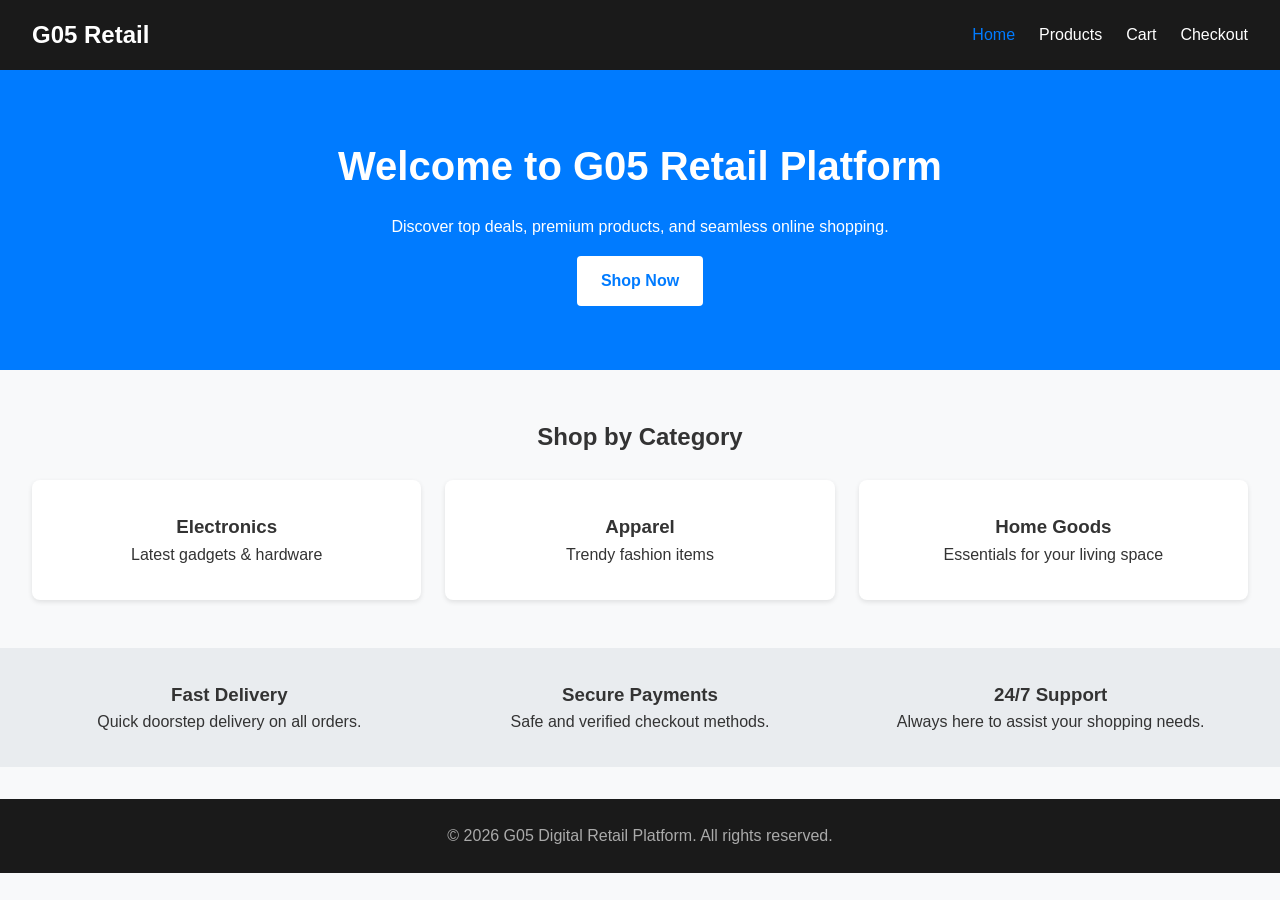
==== index.html @ 655356bc "Add files via upload" ====
<!DOCTYPE html>
<html lang="en">
<head>
    <meta charset="UTF-8">
    <meta name="viewport" content="width=device-width, initial-scale=1.0">
    <title>G05 Retail Platform - Home</title>
    <link rel="stylesheet" href="style.css">
</head>
<body>

    <!-- Shared Navigation Bar Header -->
    <header class="navbar">
        <div class="logo">G05 Retail</div>
        <nav>
            <ul class="nav-links">
                <li><a href="index.html" class="active">Home</a></li>
                <li><a href="products.html">Products</a></li>
                <li><a href="cart.html">Cart</a></li>
                <li><a href="checkout.html">Checkout</a></li>
            </ul>
        </nav>
    </header>

    <!-- Main Content Area -->
    <main>
        <!-- Hero Banner Section -->
        <section class="hero">
            <div class="hero-content">
                <h1>Welcome to G05 Retail Platform</h1>
                <p>Discover top deals, premium products, and seamless online shopping.</p>
                <a href="products.html" class="btn">Shop Now</a>
            </div>
        </section>

        <!-- Featured Categories Section -->
        <section class="categories">
            <h2>Shop by Category</h2>
            <div class="category-grid">
                <div class="category-card">
                    <h3>Electronics</h3>
                    <p>Latest gadgets & hardware</p>
                </div>
                <div class="category-card">
                    <h3>Apparel</h3>
                    <p>Trendy fashion items</p>
                </div>
                <div class="category-card">
                    <h3>Home Goods</h3>
                    <p>Essentials for your living space</p>
                </div>
            </div>
        </section>

        <!-- Highlights / Features Section -->
        <section class="features">
            <div class="feature-box">
                <h3>Fast Delivery</h3>
                <p>Quick doorstep delivery on all orders.</p>
            </div>
            <div class="feature-box">
                <h3>Secure Payments</h3>
                <p>Safe and verified checkout methods.</p>
            </div>
            <div class="feature-box">
                <h3>24/7 Support</h3>
                <p>Always here to assist your shopping needs.</p>
            </div>
        </section>
    </main>

    <!-- Shared Footer -->
    <footer class="footer">
        <p>&copy; 2026 G05 Digital Retail Platform. All rights reserved.</p>
    </footer>

</body>
</html>
---- style.css ----
/* Base Styles & CSS Reset */
* {
    margin: 0;
    padding: 0;
    box-sizing: border-box;
    font-family: Arial, sans-serif;
}

body {
    background-color: #f8f9fa;
    color: #333;
    line-height: 1.6;
}

/* Navigation Bar */
.navbar {
    display: flex;
    justify-content: space-between;
    align-items: center;
    background-color: #1a1a1a;
    padding: 1rem 2rem;
    color: #fff;
}

.navbar .logo {
    font-size: 1.5rem;
    font-weight: bold;
}

.nav-links {
    display: flex;
    list-style: none;
    gap: 1.5rem;
}

.nav-links a {
    color: #fff;
    text-decoration: none;
    font-weight: 500;
}

.nav-links a:hover,
.nav-links a.active {
    color: #007bff;
}

/* Hero Section */
.hero {
    background-color: #007bff;
    color: white;
    padding: 4rem 2rem;
    text-align: center;
}

.hero h1 {
    font-size: 2.5rem;
    margin-bottom: 1rem;
}

.hero .btn {
    display: inline-block;
    margin-top: 1rem;
    padding: 0.75rem 1.5rem;
    background-color: #fff;
    color: #007bff;
    text-decoration: none;
    font-weight: bold;
    border-radius: 4px;
}

.hero .btn:hover {
    background-color: #e6e6e6;
}

/* Category Grid */
.categories {
    padding: 3rem 2rem;
    text-align: center;
}

.category-grid {
    display: grid;
    grid-template-columns: repeat(auto-fit, minmax(250px, 1fr));
    gap: 1.5rem;
    margin-top: 1.5rem;
}

.category-card {
    background: white;
    padding: 2rem;
    border-radius: 8px;
    box-shadow: 0 2px 5px rgba(0,0,0,0.1);
}

/* Feature Boxes */
.features {
    display: flex;
    justify-content: space-around;
    background: #e9ecef;
    padding: 2rem;
    text-align: center;
    flex-wrap: wrap;
    gap: 1rem;
}

.feature-box {
    flex: 1;
    min-width: 200px;
}

/* Footer */
.footer {
    background-color: #1a1a1a;
    color: #aaa;
    text-align: center;
    padding: 1.5rem;
    margin-top: 2rem;
}

/* Responsive Styles */
@media (max-width: 768px) {
    .navbar {
        flex-direction: column;
        gap: 1rem;
    }
}
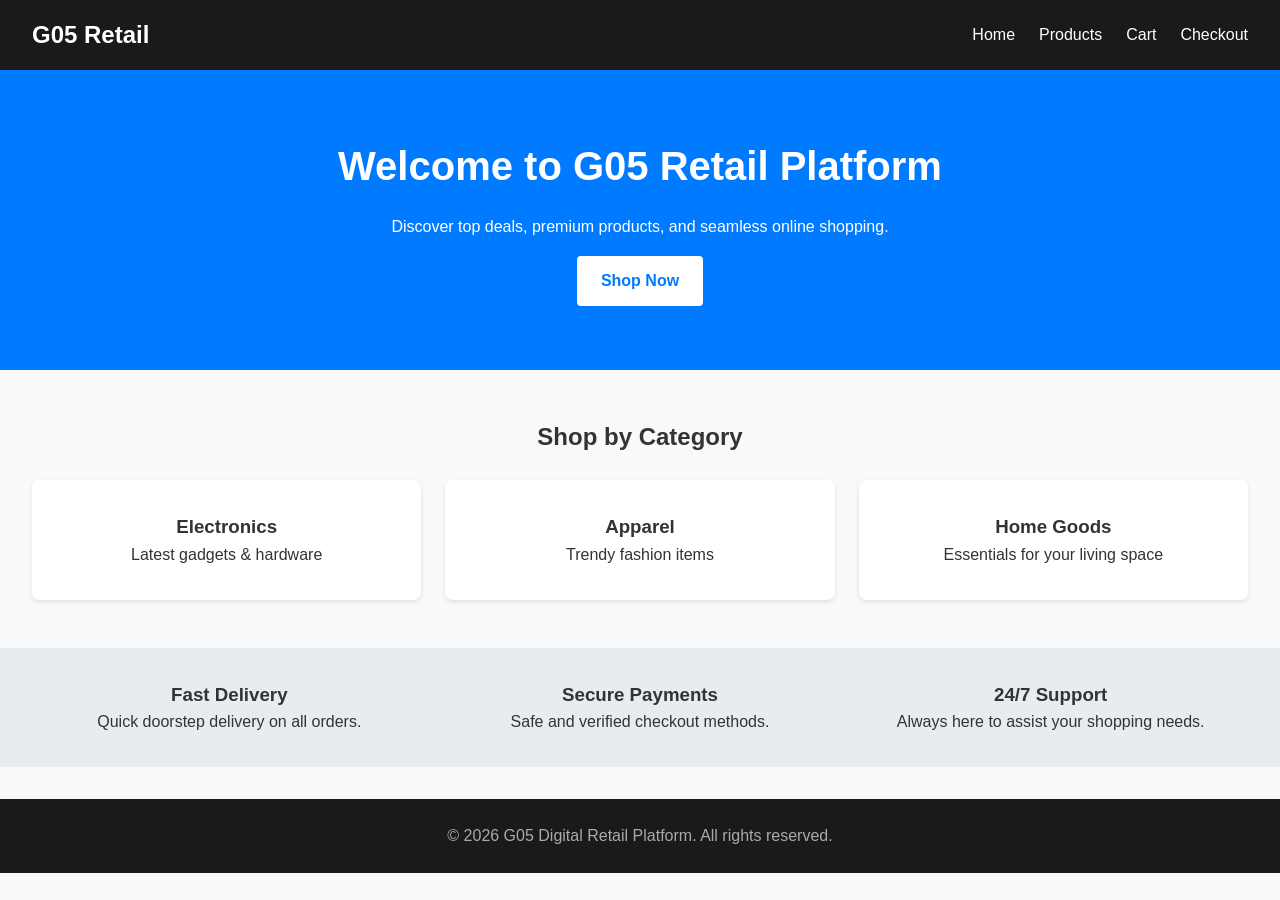
==== commit f0307333: "Add files via upload" ====
--- a/index.html
+++ b/index.html
@@ -8,12 +8,11 @@
 </head>
 <body>
 
-    <!-- Shared Navigation Bar Header -->
-    <header class="navbar">
-        <div class="logo">G05 Retail</div>
+    <header>
+        <div>G05 Retail</div>
         <nav>
-            <ul class="nav-links">
-                <li><a href="index.html" class="active">Home</a></li>
+            <ul>
+                <li><a href="index.html">Home</a></li>
                 <li><a href="products.html">Products</a></li>
                 <li><a href="cart.html">Cart</a></li>
                 <li><a href="checkout.html">Checkout</a></li>
@@ -21,55 +20,50 @@
         </nav>
     </header>
 
-    <!-- Main Content Area -->
     <main>
-        <!-- Hero Banner Section -->
-        <section class="hero">
-            <div class="hero-content">
+        <section>
+            <div>
                 <h1>Welcome to G05 Retail Platform</h1>
                 <p>Discover top deals, premium products, and seamless online shopping.</p>
-                <a href="products.html" class="btn">Shop Now</a>
+                <a href="products.html">Shop Now</a>
             </div>
         </section>
 
-        <!-- Featured Categories Section -->
-        <section class="categories">
+        <section>
             <h2>Shop by Category</h2>
-            <div class="category-grid">
-                <div class="category-card">
+            <div>
+                <div>
                     <h3>Electronics</h3>
                     <p>Latest gadgets & hardware</p>
                 </div>
-                <div class="category-card">
+                <div>
                     <h3>Apparel</h3>
                     <p>Trendy fashion items</p>
                 </div>
-                <div class="category-card">
+                <div>
                     <h3>Home Goods</h3>
                     <p>Essentials for your living space</p>
                 </div>
             </div>
         </section>
 
-        <!-- Highlights / Features Section -->
-        <section class="features">
-            <div class="feature-box">
+        <section>
+            <div>
                 <h3>Fast Delivery</h3>
                 <p>Quick doorstep delivery on all orders.</p>
             </div>
-            <div class="feature-box">
+            <div>
                 <h3>Secure Payments</h3>
                 <p>Safe and verified checkout methods.</p>
             </div>
-            <div class="feature-box">
+            <div>
                 <h3>24/7 Support</h3>
                 <p>Always here to assist your shopping needs.</p>
             </div>
         </section>
     </main>
 
-    <!-- Shared Footer -->
-    <footer class="footer">
+    <footer>
         <p>&copy; 2026 G05 Digital Retail Platform. All rights reserved.</p>
     </footer>
 
--- a/style.css
+++ b/style.css
@@ -1,4 +1,3 @@
-/* Base Styles & CSS Reset */
 * {
     margin: 0;
     padding: 0;
@@ -12,8 +11,7 @@
     line-height: 1.6;
 }
 
-/* Navigation Bar */
-.navbar {
+header {
     display: flex;
     justify-content: space-between;
     align-items: center;
@@ -22,42 +20,40 @@
     color: #fff;
 }
 
-.navbar .logo {
+header div {
     font-size: 1.5rem;
     font-weight: bold;
 }
 
-.nav-links {
+nav ul {
     display: flex;
     list-style: none;
     gap: 1.5rem;
 }
 
-.nav-links a {
+nav ul li a {
     color: #fff;
     text-decoration: none;
     font-weight: 500;
 }
 
-.nav-links a:hover,
-.nav-links a.active {
+nav ul li a:hover {
     color: #007bff;
 }
 
-/* Hero Section */
-.hero {
+main section:first-of-type {
     background-color: #007bff;
     color: white;
     padding: 4rem 2rem;
     text-align: center;
 }
 
-.hero h1 {
+main section:first-of-type h1 {
     font-size: 2.5rem;
     margin-bottom: 1rem;
 }
 
-.hero .btn {
+main section:first-of-type a {
     display: inline-block;
     margin-top: 1rem;
     padding: 0.75rem 1.5rem;
@@ -68,32 +64,30 @@
     border-radius: 4px;
 }
 
-.hero .btn:hover {
+main section:first-of-type a:hover {
     background-color: #e6e6e6;
 }
 
-/* Category Grid */
-.categories {
+main section:nth-of-type(2) {
     padding: 3rem 2rem;
     text-align: center;
 }
 
-.category-grid {
+main section:nth-of-type(2) > div {
     display: grid;
     grid-template-columns: repeat(auto-fit, minmax(250px, 1fr));
     gap: 1.5rem;
     margin-top: 1.5rem;
 }
 
-.category-card {
+main section:nth-of-type(2) > div > div {
     background: white;
     padding: 2rem;
     border-radius: 8px;
     box-shadow: 0 2px 5px rgba(0,0,0,0.1);
 }
 
-/* Feature Boxes */
-.features {
+main section:nth-of-type(3) {
     display: flex;
     justify-content: space-around;
     background: #e9ecef;
@@ -103,13 +97,12 @@
     gap: 1rem;
 }
 
-.feature-box {
+main section:nth-of-type(3) > div {
     flex: 1;
     min-width: 200px;
 }
 
-/* Footer */
-.footer {
+footer {
     background-color: #1a1a1a;
     color: #aaa;
     text-align: center;
@@ -117,9 +110,8 @@
     margin-top: 2rem;
 }
 
-/* Responsive Styles */
 @media (max-width: 768px) {
-    .navbar {
+    header {
         flex-direction: column;
         gap: 1rem;
     }
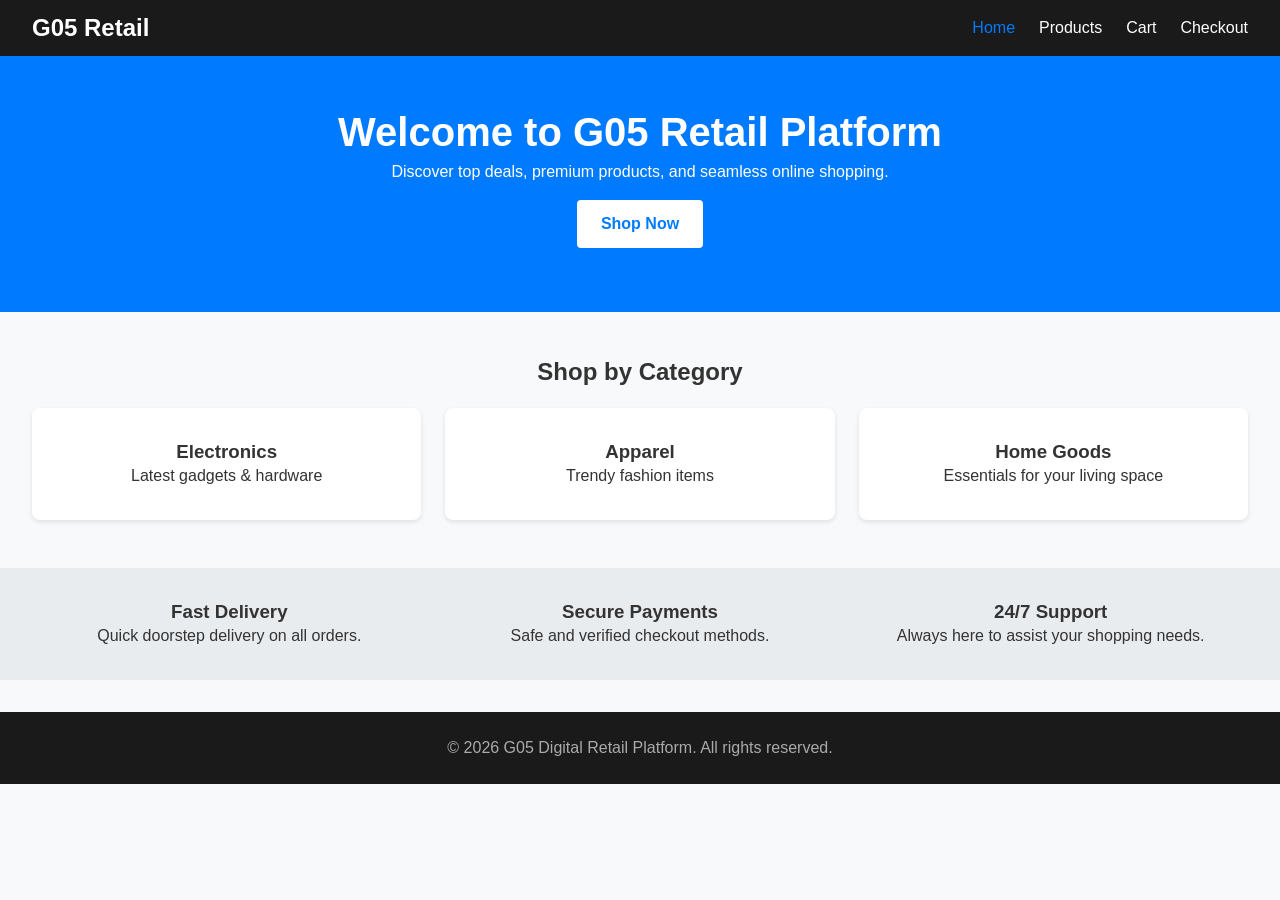
==== commit aad4ad7c: "Add files via upload" ====
--- a/index.html
+++ b/index.html
@@ -8,11 +8,11 @@
 </head>
 <body>
 
-    <header>
-        <div>G05 Retail</div>
+    <header class="navbar">
+        <div class="logo">G05 Retail</div>
         <nav>
-            <ul>
-                <li><a href="index.html">Home</a></li>
+            <ul class="nav-links">
+                <li><a href="index.html" class="active">Home</a></li>
                 <li><a href="products.html">Products</a></li>
                 <li><a href="cart.html">Cart</a></li>
                 <li><a href="checkout.html">Checkout</a></li>
@@ -21,49 +21,49 @@
     </header>
 
     <main>
-        <section>
-            <div>
+        <section class="opening">
+            <div class="opening-content">
                 <h1>Welcome to G05 Retail Platform</h1>
                 <p>Discover top deals, premium products, and seamless online shopping.</p>
-                <a href="products.html">Shop Now</a>
+                <a href="products.html" class="btn">Shop Now</a>
             </div>
         </section>
 
-        <section>
+        <section class="categories">
             <h2>Shop by Category</h2>
-            <div>
-                <div>
+            <div class="category-grid">
+                <div class="category-card">
                     <h3>Electronics</h3>
                     <p>Latest gadgets & hardware</p>
                 </div>
-                <div>
+                <div class="category-card">
                     <h3>Apparel</h3>
                     <p>Trendy fashion items</p>
                 </div>
-                <div>
+                <div class="category-card">
                     <h3>Home Goods</h3>
                     <p>Essentials for your living space</p>
                 </div>
             </div>
         </section>
 
-        <section>
-            <div>
+        <section class="features">
+            <div class="feature-box">
                 <h3>Fast Delivery</h3>
                 <p>Quick doorstep delivery on all orders.</p>
             </div>
-            <div>
+            <div class="feature-box">
                 <h3>Secure Payments</h3>
                 <p>Safe and verified checkout methods.</p>
             </div>
-            <div>
+            <div class="feature-box">
                 <h3>24/7 Support</h3>
                 <p>Always here to assist your shopping needs.</p>
             </div>
         </section>
     </main>
 
-    <footer>
+    <footer class="footer">
         <p>&copy; 2026 G05 Digital Retail Platform. All rights reserved.</p>
     </footer>
 
--- a/style.css
+++ b/style.css
@@ -8,55 +8,58 @@
 body {
     background-color: #f8f9fa;
     color: #333;
-    line-height: 1.6;
+    line-height: 24px;
 }
 
-header {
+/* Navbar Styling */
+.navbar {
     display: flex;
     justify-content: space-between;
     align-items: center;
     background-color: #1a1a1a;
-    padding: 1rem 2rem;
+    padding: 16px 32px;
     color: #fff;
 }
 
-header div {
-    font-size: 1.5rem;
+.logo {
+    font-size: 24px;
     font-weight: bold;
 }
 
-nav ul {
+.nav-links {
     display: flex;
     list-style: none;
-    gap: 1.5rem;
+    gap: 24px;
 }
 
-nav ul li a {
+.nav-links a {
     color: #fff;
     text-decoration: none;
     font-weight: 500;
 }
 
-nav ul li a:hover {
+.nav-links a:hover,
+.nav-links a.active {
     color: #007bff;
 }
 
-main section:first-of-type {
+/* Opening Section */
+.opening {
     background-color: #007bff;
     color: white;
-    padding: 4rem 2rem;
+    padding: 64px 32px;
     text-align: center;
 }
 
-main section:first-of-type h1 {
-    font-size: 2.5rem;
-    margin-bottom: 1rem;
+.opening h1 {
+    font-size: 40px;
+    margin-bottom: 16px;
 }
 
-main section:first-of-type a {
+.btn {
     display: inline-block;
-    margin-top: 1rem;
-    padding: 0.75rem 1.5rem;
+    margin-top: 16px;
+    padding: 12px 24px;
     background-color: #fff;
     color: #007bff;
     text-decoration: none;
@@ -64,55 +67,59 @@
     border-radius: 4px;
 }
 
-main section:first-of-type a:hover {
+.btn:hover {
     background-color: #e6e6e6;
 }
 
-main section:nth-of-type(2) {
-    padding: 3rem 2rem;
+/* Categories Section */
+.categories {
+    padding: 48px 32px;
     text-align: center;
 }
 
-main section:nth-of-type(2) > div {
+.category-grid {
     display: grid;
     grid-template-columns: repeat(auto-fit, minmax(250px, 1fr));
-    gap: 1.5rem;
-    margin-top: 1.5rem;
+    gap: 24px;
+    margin-top: 24px;
 }
 
-main section:nth-of-type(2) > div > div {
+.category-card {
     background: white;
-    padding: 2rem;
+    padding: 32px;
     border-radius: 8px;
     box-shadow: 0 2px 5px rgba(0,0,0,0.1);
 }
 
-main section:nth-of-type(3) {
+/* Features Section */
+.features {
     display: flex;
     justify-content: space-around;
     background: #e9ecef;
-    padding: 2rem;
+    padding: 32px;
     text-align: center;
     flex-wrap: wrap;
-    gap: 1rem;
+    gap: 16px;
 }
 
-main section:nth-of-type(3) > div {
+.feature-box {
     flex: 1;
     min-width: 200px;
 }
 
-footer {
+/* Footer */
+.footer {
     background-color: #1a1a1a;
     color: #aaa;
     text-align: center;
-    padding: 1.5rem;
-    margin-top: 2rem;
+    padding: 24px;
+    margin-top: 32px;
 }
 
+/* Responsive */
 @media (max-width: 768px) {
-    header {
+    .navbar {
         flex-direction: column;
-        gap: 1rem;
+        gap: 16px;
     }
 }
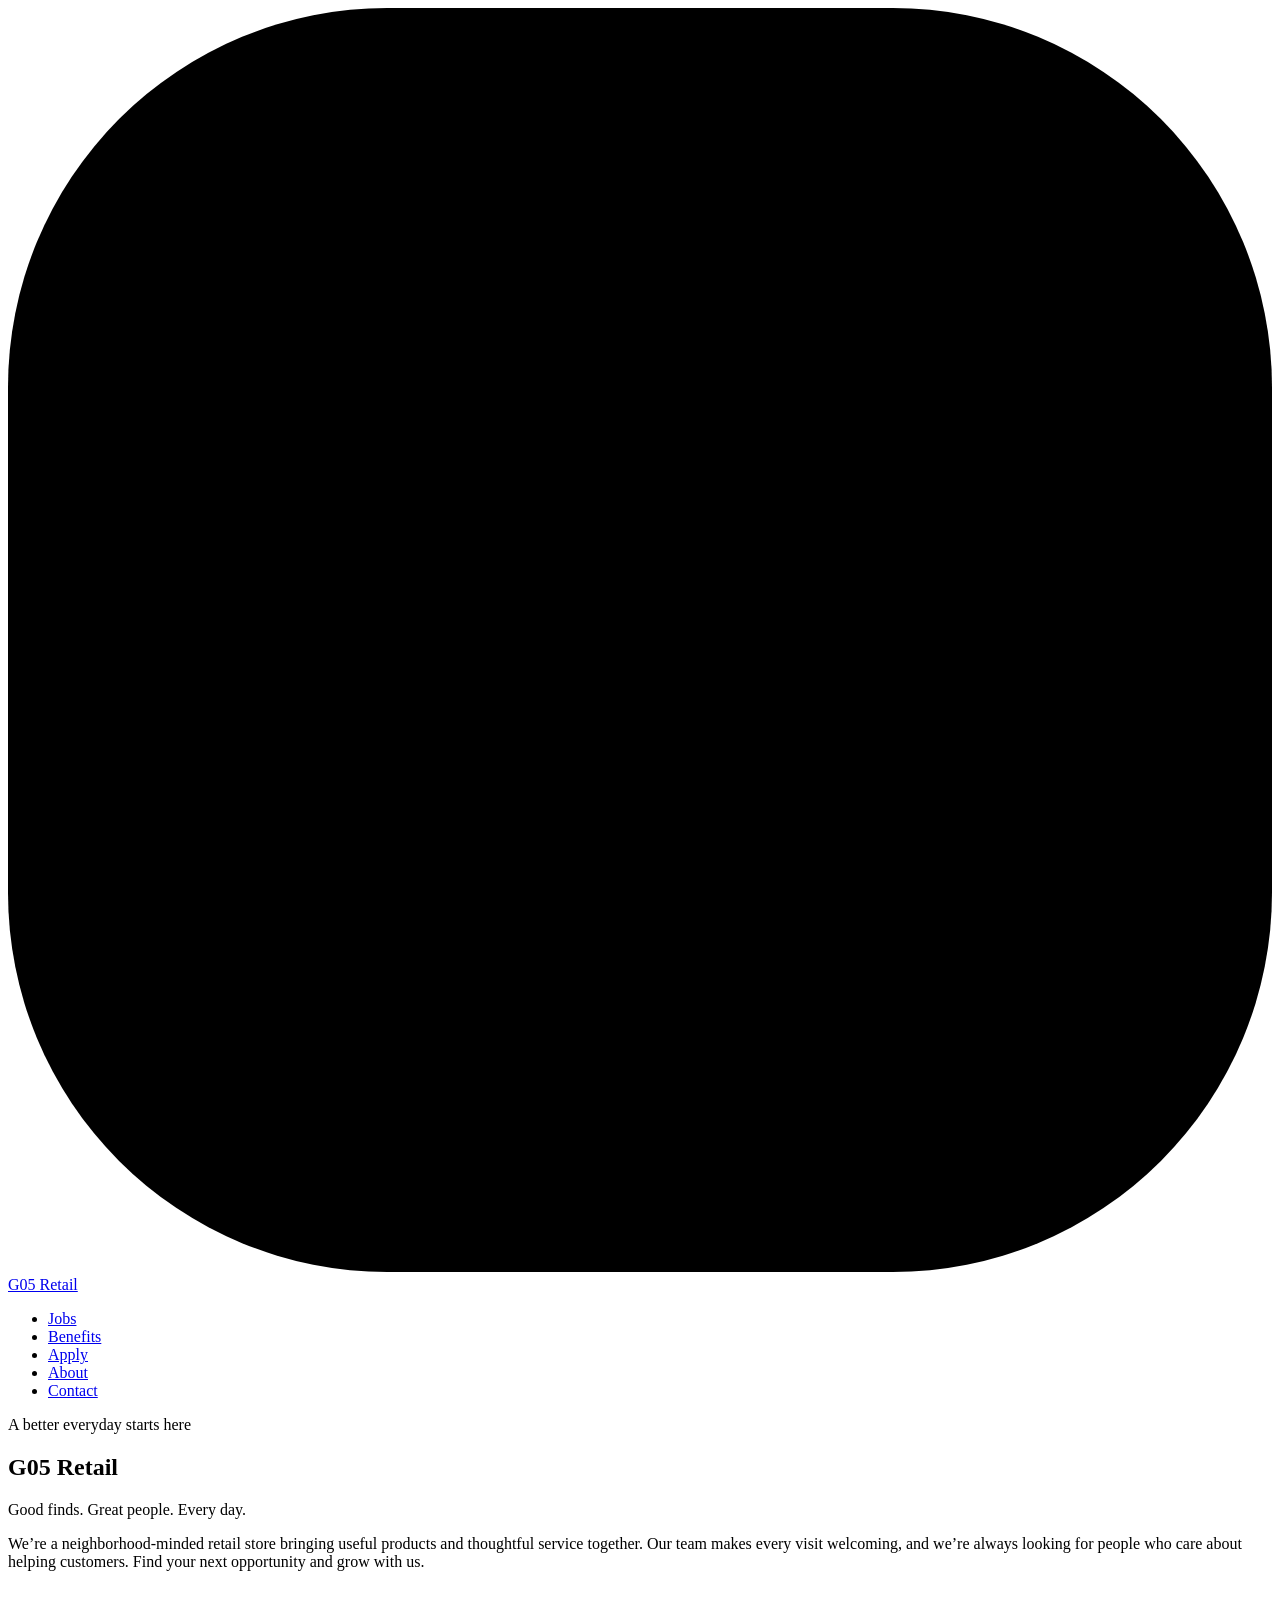
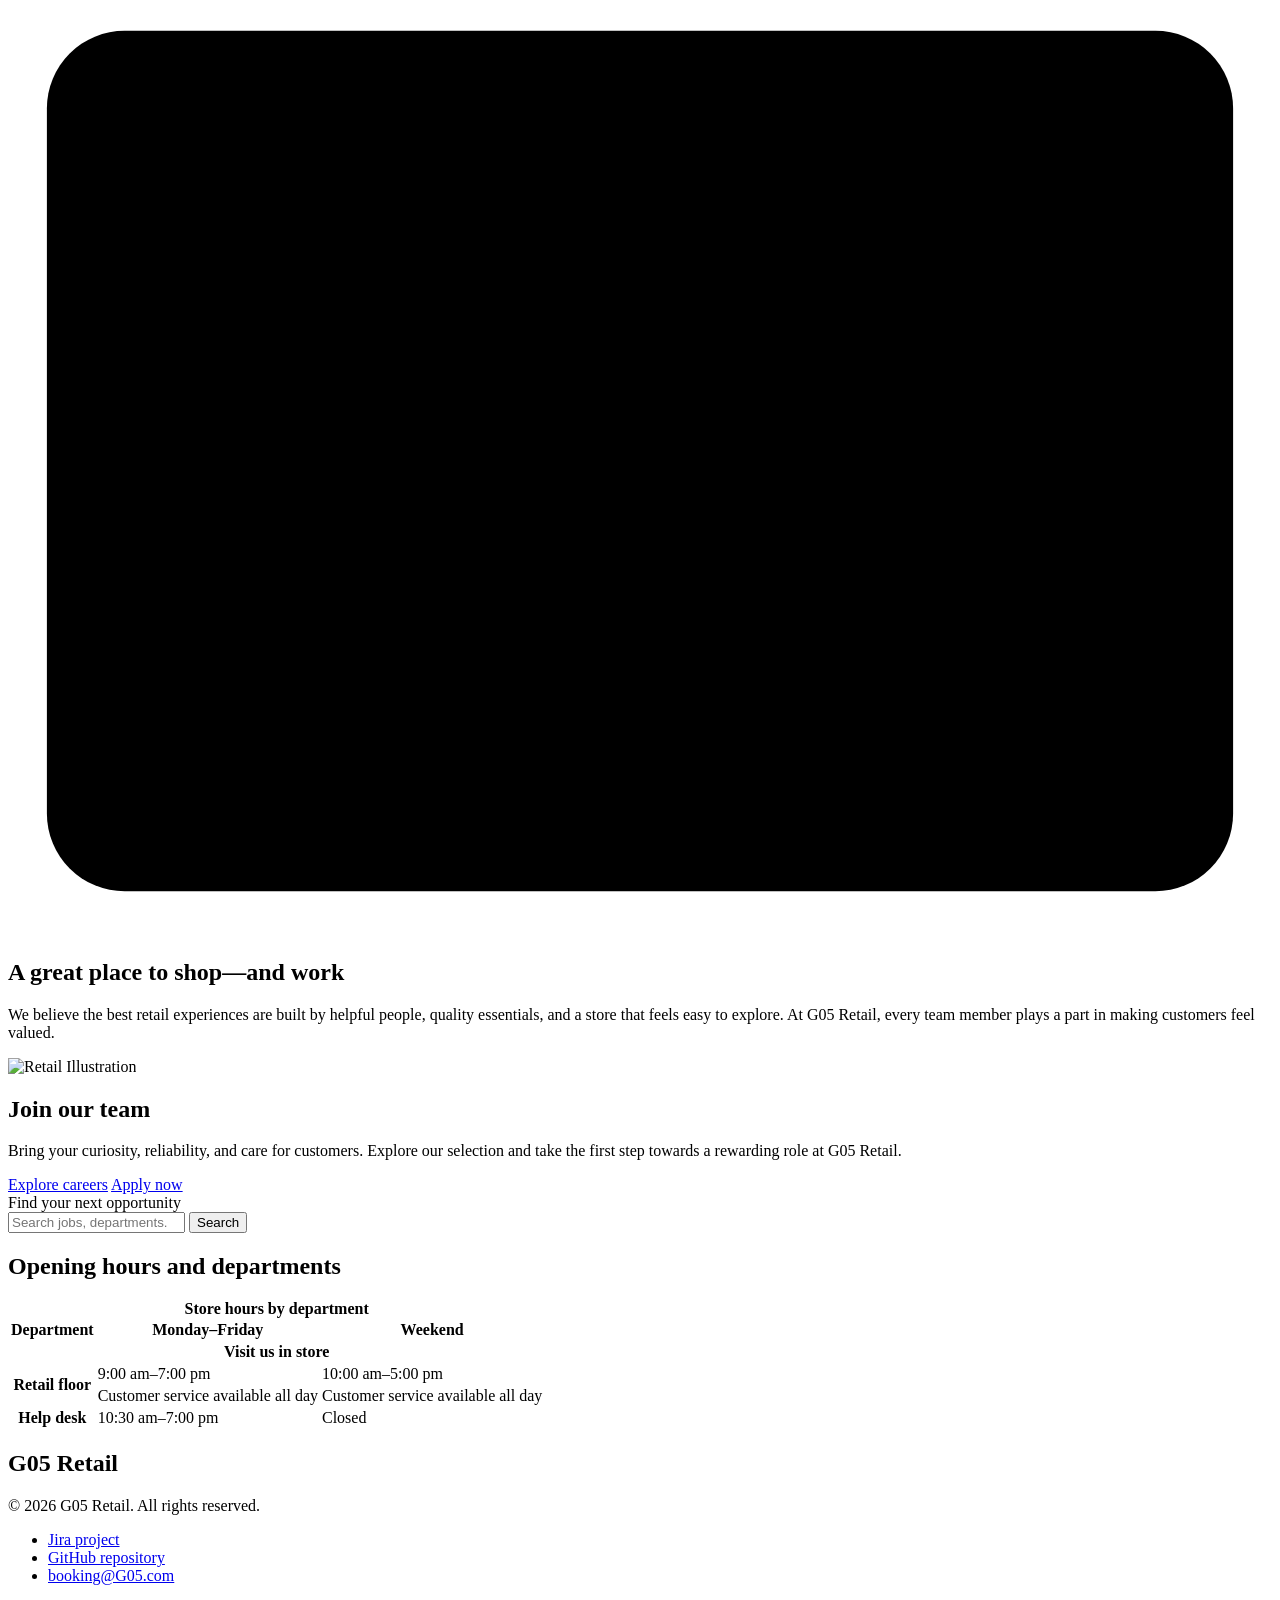
==== commit f77cae60: "Add files via upload" ====
--- a/index.html
+++ b/index.html
@@ -1,71 +1,139 @@
 <!DOCTYPE html>
 <html lang="en">
 <head>
-    <meta charset="UTF-8">
-    <meta name="viewport" content="width=device-width, initial-scale=1.0">
-    <title>G05 Retail Platform - Home</title>
-    <link rel="stylesheet" href="style.css">
+  <meta charset="UTF-8">
+  <meta name="viewport" content="width=device-width, initial-scale=1">
+  <meta name="description" content="Shop thoughtfully at G05 Retail and explore careers built around great customer service.">
+  <title>G05 Retail | Everyday shopping, made better</title>
+  <link rel="stylesheet" href="CSS\style.css">
 </head>
 <body>
+  <header class="site-header">
+    <a class="site-brand" href="index.html" aria-label="G05 Retail home">
+      <svg class="site-brand__mark" role="img" aria-labelledby="brand-title" viewBox="0 0 40 40" xmlns="http://www.w3.org/2000/svg">
+        <title id="brand-title">G05 Retail logo</title>
+        <path class="site-brand__mark-bg" d="M12 0h16a12 12 0 0 1 12 12v16a12 12 0 0 1-12 12H12A12 12 0 0 1 0 28V12A12 12 0 0 1 12 0Z"/>
+        <path class="site-brand__mark-g" d="M27.5 13.3A11 11 0 1 0 29 25h-9v-5h15v2.5A15 15 0 1 1 30.5 10z"/>
+        <circle class="site-brand__mark-accent" cx="29" cy="28" r="3"/>
+      </svg>
+      <span class="site-brand__name">G05 Retail</span>
+    </a>
+    <nav class="site-nav" aria-label="Main navigation">
+      <ul class="site-nav__list">
+        <li class="site-nav__item"><a class="site-nav__link" href="jobs.html">Jobs</a></li>
+        <li class="site-nav__item"><a class="site-nav__link" href="benefits.html">Benefits</a></li>
+        <li class="site-nav__item"><a class="site-nav__link" href="apply.html">Apply</a></li>
+        <li class="site-nav__item"><a class="site-nav__link" href="aboutus.html">About</a></li>
+        <li class="site-nav__item"><a class="site-nav__link" href="mailto:info@companyname.com">Contact</a></li>
+      </ul>
+    </nav>
+  </header>
 
-    <header class="navbar">
-        <div class="logo">G05 Retail</div>
-        <nav>
-            <ul class="nav-links">
-                <li><a href="index.html" class="active">Home</a></li>
-                <li><a href="products.html">Products</a></li>
-                <li><a href="cart.html">Cart</a></li>
-                <li><a href="checkout.html">Checkout</a></li>
-            </ul>
-        </nav>
-    </header>
+  <main class="home-main">
+    <section class="home-hero" id="hero" aria-labelledby="home-title">
+      <div class="home-hero__copy">
+        <p class="eyebrow">A better everyday starts here</p>
+        <h1 class="home-hero__title" id="home-title">G05 Retail</h1>
+        <p class="home-hero__slogan">Good finds. Great people. Every day.</p>
+        <p class="home-hero__description">We’re a neighborhood-minded retail store bringing useful products and thoughtful service together. Our team makes every visit welcoming, and we’re always looking for people who care about helping customers. Find your next opportunity and grow with us.</p>
+      </div>
+      <div class="home-hero__art">
+        <svg class="home-hero__illustration" role="img" aria-labelledby="hero-art-title" viewBox="0 0 520 390" xmlns="http://www.w3.org/2000/svg">
+          <title id="hero-art-title">Illustration of a welcoming retail storefront and shopping bags</title>
+          <path class="home-hero__scene" d="M48 18h424a32 32 0 0 1 32 32v290a32 32 0 0 1-32 32H48a32 32 0 0 1-32-32V50a32 32 0 0 1 32-32Z"/>
+          <circle class="home-hero__sun" cx="412" cy="91" r="34"/>
+          <path class="home-hero__store" d="M74 146h372v174H74z"/>
+          <path class="home-hero__awning" d="M61 146 92 82h336l31 64H61z"/>
+          <path class="home-hero__awning-light" d="M100 91h42v55h-68l26-55Zm84 0h42v55h-42V91Zm84 0h42v55h-42V91Zm84 0h42l26 55h-68V91Z"/>
+          <path class="home-hero__window" d="M92 185h105v135H92z"/>
+          <path class="home-hero__door" d="M222 184h174v136H222z"/>
+          <path class="home-hero__display" d="M244 206h53v55h-53zM318 206h54v55h-54z"/>
+          <path class="home-hero__door-panel" d="M128 215h33v105h-33z"/>
+          <circle class="home-hero__handle" cx="153" cy="270" r="3"/>
+          <path class="home-hero__bag" d="M235 277h62v43h-62zM308 277h62v43h-62z"/>
+          <path class="home-hero__bag-handle" d="M248 277c0-13 8-21 18-21s18 8 18 21M321 277c0-13 8-21 18-21s18 8 18 21"/>
+          <path class="home-hero__ground-line" d="M68 320h385"/>
+          <path class="home-hero__accent-bag" d="M391 260h62l-7 68h-48z"/>
+          <path class="home-hero__accent-handle" d="M403 260c0-13 7-21 19-21s19 8 19 21"/>
+          <path class="home-hero__accent-mark" d="M420 285v29m-13-14h26"/>
+          <path class="home-hero__shadow" d="M58 329h404"/>
+        </svg>
+      </div>
+    </section>
 
-    <main>
-        <section class="opening">
-            <div class="opening-content">
-                <h1>Welcome to G05 Retail Platform</h1>
-                <p>Discover top deals, premium products, and seamless online shopping.</p>
-                <a href="products.html" class="btn">Shop Now</a>
-            </div>
-        </section>
+    <section class="card home-card" id="about" aria-labelledby="about-title">
+        <div class="home-card__text">
+          <h2 class="card__title" id="about-title">A great place to shop—and work</h2>
+          <p class="home-card__copy">We believe the best retail experiences are built by helpful people, quality essentials, and a store that feels easy to explore. At G05 Retail, every team member plays a part in making customers feel valued.</p>
+        </div>
+        <div class="home-card__image">
+          <img src="pictures\Illustration-people-shop.jpg" alt="Retail Illustration">
+        </div>
+    </section>
+    <section class="card home-card" aria-labelledby="careers-title">
+      <h2 class="card__title" id="careers-title">Join our team</h2>
+      <p class="home-card__copy">Bring your curiosity, reliability, and care for customers. Explore our selection and take the first step towards a rewarding role at G05 Retail.</p>
+      <a class="button button--primary" href="jobs.html">Explore careers</a>  <a class="button button--primary" href="apply.html">Apply now</a>
+    </section>
+    <form class="job-search card" id="search" role="search" action="jobs.html" method="get">
+      <label class="job-search__label" for="job-search-input">Find your next opportunity</label>
+      <div class="job-search__controls">
+        <input class="form-control job-search__input" id="job-search-input" name="q" type="search" placeholder="Search jobs, departments..." autocomplete="off">
+        <button class="button button--primary" type="submit">Search</button>
+      </div>
+    </form>
 
-        <section class="categories">
-            <h2>Shop by Category</h2>
-            <div class="category-grid">
-                <div class="category-card">
-                    <h3>Electronics</h3>
-                    <p>Latest gadgets & hardware</p>
-                </div>
-                <div class="category-card">
-                    <h3>Apparel</h3>
-                    <p>Trendy fashion items</p>
-                </div>
-                <div class="category-card">
-                    <h3>Home Goods</h3>
-                    <p>Essentials for your living space</p>
-                </div>
-            </div>
-        </section>
+    <section class="card home-card" id="hours-table" aria-labelledby="hours-title">
+      <h2 class="card__title" id="hours-title">Opening hours and departments</h2>
+      <div class="table-scroll">
+        <table class="hours-table">
+          <caption><b>Store hours by department</b></caption>
+          <thead>
+            <tr>
+              <th scope="col">Department</th>
+              <th scope="col">Monday–Friday</th>
+              <th scope="col">Weekend</th>
+            </tr>
+          </thead>
+          <tbody>
+            <tr>
+              <th class="hours-table__merged" colspan="3" scope="row">Visit us in store</th>
+            </tr>
+            <tr>
+              <th class="hours-table__category" rowspan="2" scope="rowgroup">Retail floor</th>
+              <td>9:00 am–7:00 pm</td>
+              <td>10:00 am–5:00 pm</td>
+            </tr>
+            <tr>
+              <td>Customer service available all day</td>
+              <td>Customer service available all day</td>
+            </tr>
+            <tr>
+              <th scope="row">Help desk</th>
+              <td>10:30 am–7:00 pm</td>
+              <td>Closed</td>
+            </tr>
+          </tbody>
+        </table>
+      </div>
+    </section>
 
-        <section class="features">
-            <div class="feature-box">
-                <h3>Fast Delivery</h3>
-                <p>Quick doorstep delivery on all orders.</p>
-            </div>
-            <div class="feature-box">
-                <h3>Secure Payments</h3>
-                <p>Safe and verified checkout methods.</p>
-            </div>
-            <div class="feature-box">
-                <h3>24/7 Support</h3>
-                <p>Always here to assist your shopping needs.</p>
-            </div>
-        </section>
-    </main>
+  </main>
 
-    <footer class="footer">
-        <p>&copy; 2026 G05 Digital Retail Platform. All rights reserved.</p>
-    </footer>
-
+  <footer class="site-footer" id="contact">
+    <div class="footer-content">
+      <div class="footer-brand">
+        <h2 class="footer-brand__name">G05 Retail</h2>
+        <p class="footer-brand__copyright">&copy; 2026 G05 Retail. All rights reserved.</p>
+      </div>
+      <nav class="footer-nav" aria-label="Project and contact links">
+        <ul class="footer-links">
+          <li class="footer-links__item"><a class="footer-links__link" href="https://ngdinhan08-1790740529378.atlassian.net/browse/SCRUM-5?atlOrigin=eyJpIjoiNzU4MTgwY2Y4MGVkNDBhZGIyZGRjOTU4ZDQ2NzgzZjYiLCJwIjoiaiJ9" target="_blank" rel="noopener">Jira project</a></li>
+          <li class="footer-links__item"><a class="footer-links__link" href="https://github.com/nobonem-emanhbon/project-5.git" target="_blank" rel="noopener">GitHub repository</a></li>
+          <li class="footer-links__item"><a class="footer-links__link" href="mailto:info@companyname.com">booking@G05.com</a></li>
+        </ul>
+      </nav>
+    </div>
+  </footer>
 </body>
-</html>+</html>
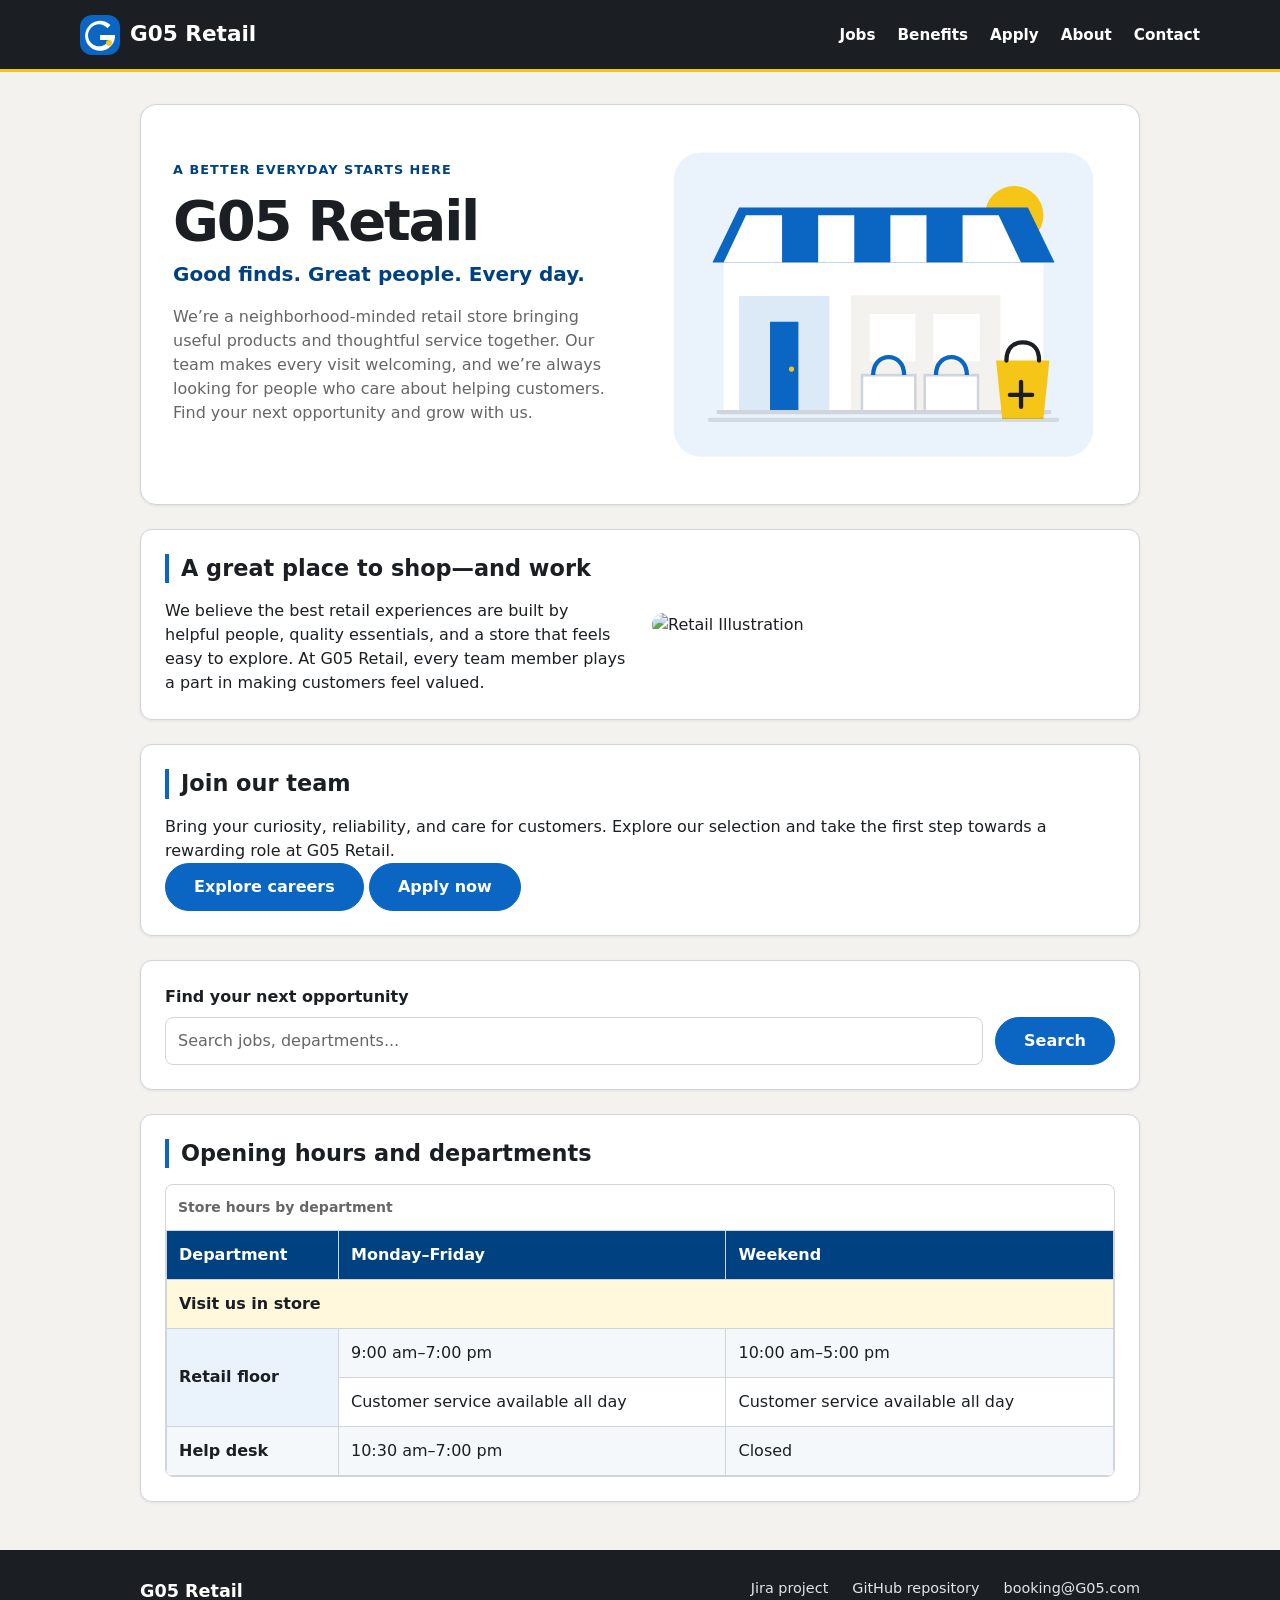
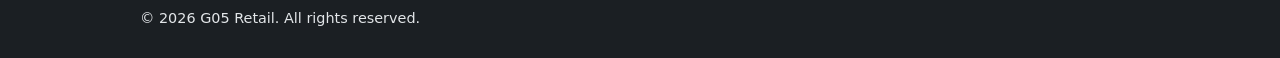
==== commit 64cbc661: "Fix HTML entities and stylesheet link Updated HTML entities to their corresponding characters and fi" ====
--- a/index.html
+++ b/index.html
@@ -5,7 +5,7 @@
   <meta name="viewport" content="width=device-width, initial-scale=1">
   <meta name="description" content="Shop thoughtfully at G05 Retail and explore careers built around great customer service.">
   <title>G05 Retail | Everyday shopping, made better</title>
-  <link rel="stylesheet" href="CSS\style.css">
+  <link rel="stylesheet" href="style.css">
 </head>
 <body>
   <header class="site-header">
--- a/style.css
+++ b/style.css
@@ -0,0 +1,789 @@
+/* ===== Variables ===== */
+:root {
+  --blue: #0A66C2;
+  --blue-dark: #004182;
+  --black: #1B1F23;
+  --white: #FFFFFF;
+  --bg: #F3F2EF;
+  --grey: #666666;
+  --border: #D0D5DB;
+  --yellow: #F5C518;
+  --space-1: 8px;
+  --space-2: 16px;
+  --space-3: 24px;
+  --space-4: 32px;
+}
+
+/* ===== Base ===== */
+*,
+*::before,
+*::after {
+  box-sizing: border-box;
+}
+
+html {
+  scroll-behavior: smooth;
+}
+
+body {
+  margin: 0;
+  background: var(--bg);
+  color: var(--black);
+  font-family: "Inter", "Source Sans 3", system-ui, sans-serif;
+  font-size: 16px;
+  line-height: 1.5;
+}
+
+h1,
+h2,
+h3,
+p {
+  margin-top: 0;
+}
+
+a {
+  color: var(--blue);
+}
+
+button,
+input,
+select,
+textarea {
+  font: inherit;
+}
+
+a:focus-visible,
+button:focus-visible,
+input:focus-visible,
+select:focus-visible,
+textarea:focus-visible {
+  outline: 3px solid rgba(10, 102, 194, 0.2);
+  outline-offset: 3px;
+}
+
+/* ===== Layout ===== */
+.home-main {
+  width: min(100% - 40px, 1000px);
+  margin: var(--space-4) auto 48px;
+}
+
+.application-page__title,
+.application-page__intro,
+.application-form,
+.notice {
+  width: min(100% - 40px, 760px);
+  margin-right: auto;
+  margin-left: auto;
+}
+
+.application-page__title {
+  margin-top: 36px;
+  margin-bottom: 12px;
+  font-size: 2rem;
+  font-weight: 700;
+  letter-spacing: -0.025em;
+  line-height: 1.2;
+}
+
+.application-page__intro {
+  margin-top: 0;
+  margin-bottom: var(--space-3);
+  color: var(--grey);
+  font-size: 0.9375rem;
+}
+
+/* ===== Header / navigation ===== */
+.site-header {
+  position: sticky;
+  top: 0;
+  z-index: 10;
+  display: flex;
+  align-items: center;
+  justify-content: space-between;
+  gap: var(--space-3);
+  min-height: 72px;
+  padding: 12px max(24px, calc((100% - 1120px) / 2));
+  border-bottom: 3px solid var(--yellow);
+  background: var(--black);
+}
+
+.site-brand {
+  display: inline-flex;
+  flex: 0 0 auto;
+  align-items: center;
+  gap: 10px;
+  color: var(--white);
+  font-size: 1.35rem;
+  font-weight: 700;
+  text-decoration: none;
+}
+
+.site-brand__mark {
+  display: block;
+  width: 40px;
+  height: 40px;
+}
+
+.site-brand__mark-bg {
+  fill: var(--blue);
+}
+
+.site-brand__mark-g {
+  fill: var(--white);
+}
+
+.site-brand__mark-accent {
+  fill: var(--yellow);
+}
+
+.site-brand__name {
+  color: var(--white);
+}
+
+.site-nav {
+  min-width: 0;
+}
+
+.site-nav__item {
+  flex: 0 0 auto;
+}
+
+.site-nav__list {
+  display: flex;
+  flex-wrap: wrap;
+  justify-content: flex-end;
+  gap: var(--space-1) 22px;
+  margin: 0;
+  padding: 0;
+  list-style: none;
+}
+
+.site-nav__link {
+  color: var(--white);
+  font-size: 0.95rem;
+  font-weight: 600;
+  text-decoration: none;
+  transition: color 150ms ease;
+}
+
+.site-nav__link:hover,
+.site-nav__link--active {
+  color: var(--yellow);
+}
+
+.site-nav__link:focus-visible {
+  border-radius: 3px;
+  outline: 3px solid var(--yellow);
+  outline-offset: 4px;
+}
+
+/* ===== Components: cards, buttons, notices, tables ===== */
+.card,
+.form-card {
+  margin-bottom: var(--space-3);
+  padding: var(--space-3);
+  border: 1px solid var(--border);
+  border-radius: 12px;
+  background: var(--white);
+  box-shadow: 0 1px 3px rgba(0, 0, 0, 0.08);
+}
+
+.home-card {
+  margin-bottom: var(--space-3);
+}
+
+.card__title {
+  margin-bottom: var(--space-2);
+  padding-left: 12px;
+  border-left: 4px solid var(--blue);
+  font-size: 1.4rem;
+  line-height: 1.3;
+}
+
+.home-card__copy {
+  margin-bottom: 0;
+}
+
+.notice {
+  margin-top: 20px;
+  margin-bottom: 12px;
+  padding: 14px 16px;
+  border-left: 4px solid var(--yellow);
+  border-radius: 8px;
+  background: #FFF8DC;
+  color: var(--black);
+  font-size: 0.9375rem;
+}
+
+.button {
+  display: inline-flex;
+  align-items: center;
+  justify-content: center;
+  min-height: 48px;
+  padding: 12px 28px;
+  border: 1.5px solid var(--blue);
+  border-radius: 999px;
+  font-weight: 700;
+  line-height: 1.25;
+  text-align: center;
+  text-decoration: none;
+  cursor: pointer;
+  transition: color 150ms ease, background-color 150ms ease, border-color 150ms ease, box-shadow 150ms ease, transform 150ms ease;
+}
+
+.button--primary {
+  background: var(--blue);
+  color: var(--white);
+}
+
+.button--primary:hover {
+  border-color: var(--blue-dark);
+  background: var(--blue-dark);
+  color: var(--white);
+  box-shadow: 0 3px 8px rgba(0, 65, 130, 0.2);
+  transform: translateY(-1px);
+}
+
+.button--secondary {
+  background: var(--white);
+  color: var(--blue);
+}
+
+.button--secondary:hover {
+  background: #EAF3FB;
+}
+
+.button:focus-visible {
+  outline: 3px solid rgba(10, 102, 194, 0.2);
+  outline-offset: 3px;
+}
+
+.hours-table {
+  width: 100%;
+  min-width: 560px;
+  border-collapse: collapse;
+  background: var(--white);
+}
+
+.hours-table caption {
+  padding: 12px;
+  color: var(--grey);
+  font-size: 0.875rem;
+  text-align: left;
+}
+
+.hours-table th,
+.hours-table td {
+  padding: 12px;
+  border: 1px solid var(--border);
+  text-align: left;
+}
+
+.hours-table thead th {
+  background: var(--blue-dark);
+  color: var(--white);
+  font-weight: 700;
+}
+
+.hours-table tbody tr:nth-child(even) {
+  background: #F5F8FB;
+}
+
+.hours-table__category {
+  background: #EAF3FB;
+}
+
+.hours-table__merged {
+  background: #FFF8DC;
+  color: var(--black);
+}
+
+/* ===== Form controls ===== */
+.application-form {
+  margin-top: 0;
+  margin-bottom: var(--space-3);
+}
+
+.form-card {
+  min-width: 0;
+  padding: 20px var(--space-3) var(--space-3);
+}
+
+.form-card__legend {
+  padding: 0 10px;
+  color: var(--black);
+  font-size: 1.125rem;
+  font-weight: 700;
+}
+
+.application-form__divider {
+  height: 0;
+  margin: 0;
+  border: 0;
+}
+
+.form-field {
+  display: grid;
+  grid-template-columns: 170px minmax(0, 1fr);
+  align-items: center;
+  gap: 10px 12px;
+  margin: 0 0 var(--space-2);
+}
+
+.form-field:last-child {
+  margin-bottom: 0;
+}
+
+.form-field--name {
+  grid-template-columns: max-content minmax(0, 1fr) max-content minmax(0, 1fr);
+}
+
+.form-field--address {
+  grid-template-columns: max-content minmax(0, 1fr) max-content minmax(0, 1fr) max-content minmax(0, 1fr);
+}
+
+.form-field--options {
+  display: flex;
+  flex-wrap: wrap;
+  gap: 12px 20px;
+}
+
+.form-field--textarea-label {
+  display: block;
+  margin-bottom: var(--space-1);
+}
+
+.form-field__label,
+.form-option {
+  color: var(--grey);
+  font-size: 0.875rem;
+  font-weight: 600;
+}
+
+.form-control {
+  width: 100%;
+  min-width: 0;
+  min-height: 44px;
+  padding: 10px 12px;
+  border: 1px solid var(--border);
+  border-radius: 8px;
+  background-color: var(--white);
+  color: var(--black);
+  transition: border-color 150ms ease, box-shadow 150ms ease;
+}
+
+.form-control:focus {
+  border-color: var(--blue);
+  outline: none;
+  box-shadow: 0 0 0 3px rgba(10, 102, 194, 0.2);
+}
+
+.form-control::placeholder {
+  color: #666666;
+  opacity: 1;
+}
+
+select.form-control {
+  padding-right: 40px;
+  appearance: none;
+  background-image: url("data:image/svg+xml,%3Csvg xmlns='http://www.w3.org/2000/svg' width='16' height='16' viewBox='0 0 24 24' fill='none' stroke='%23666666' stroke-width='2' stroke-linecap='round' stroke-linejoin='round'%3E%3Cpath d='m6 9 6 6 6-6'/%3E%3C/svg%3E");
+  background-repeat: no-repeat;
+  background-position: right 12px center;
+}
+
+.form-control--textarea {
+  display: block;
+  min-height: 120px;
+  margin-bottom: var(--space-2);
+  resize: vertical;
+}
+
+.form-option {
+  display: inline-flex;
+  align-items: center;
+  gap: 8px;
+  cursor: pointer;
+}
+
+.form-option__control {
+  width: 18px;
+  height: 18px;
+  margin: 0 4px;
+  accent-color: var(--blue);
+  cursor: pointer;
+}
+
+.form-option__control:focus-visible {
+  outline: 3px solid rgba(10, 102, 194, 0.2);
+  outline-offset: 2px;
+}
+
+.form-field--options > .form-option__control {
+  margin-left: -16px;
+  margin-right: 8px;
+}
+
+.application-form > .button {
+  margin: 0 12px 12px 0;
+}
+
+/* ===== Home page ===== */
+.home-hero {
+  display: grid;
+  grid-template-columns: minmax(0, 1fr) minmax(0, 1fr);
+  align-items: center;
+  gap: 40px;
+  margin-bottom: var(--space-3);
+  padding: var(--space-4);
+  border: 1px solid var(--border);
+  border-radius: 16px;
+  background: var(--white);
+  box-shadow: 0 1px 3px rgba(0, 0, 0, 0.08);
+}
+
+.home-hero__copy {
+  min-width: 0;
+}
+
+.eyebrow {
+  margin-bottom: 12px;
+  color: var(--blue-dark);
+  font-size: 0.8rem;
+  font-weight: 700;
+  letter-spacing: 0.08em;
+  text-transform: uppercase;
+}
+
+.home-hero__title {
+  margin-bottom: var(--space-1);
+  font-size: clamp(2.5rem, 5vw, 3.5rem);
+  font-weight: 750;
+  letter-spacing: -0.04em;
+  line-height: 1.08;
+}
+
+.home-hero__slogan {
+  margin-bottom: var(--space-2);
+  color: var(--blue-dark);
+  font-size: 1.25rem;
+  font-weight: 650;
+}
+
+.home-hero__description {
+  margin-bottom: var(--space-3);
+  color: var(--grey);
+}
+
+.home-hero__art,
+.home-hero__illustration {
+  display: block;
+  width: 100%;
+  min-width: 0;
+  height: auto;
+}
+
+.home-hero__scene {
+  fill: #EAF3FB;
+}
+
+.home-hero__sun,
+.home-hero__accent-bag {
+  fill: var(--yellow);
+}
+
+.home-hero__store,
+.home-hero__display,
+.home-hero__bag {
+  fill: var(--white);
+}
+
+.home-hero__awning,
+.home-hero__door-panel {
+  fill: var(--blue);
+}
+
+.home-hero__awning-light,
+.home-hero__door {
+  fill: var(--white);
+}
+
+.home-hero__window {
+  fill: #DCEAF7;
+}
+
+.home-hero__door {
+  fill: var(--bg);
+}
+
+.home-hero__handle {
+  fill: var(--yellow);
+}
+
+.home-hero__bag {
+  stroke: var(--border);
+  stroke-width: 3px;
+}
+
+.home-hero__bag-handle {
+  fill: none;
+  stroke: var(--blue);
+  stroke-width: 5px;
+}
+
+.home-hero__ground-line {
+  fill: none;
+  stroke: var(--border);
+  stroke-linecap: round;
+  stroke-width: 5px;
+}
+
+.home-hero__accent-handle,
+.home-hero__accent-mark {
+  fill: none;
+  stroke: var(--black);
+  stroke-linecap: round;
+  stroke-width: 5px;
+}
+
+.home-hero__shadow {
+  fill: none;
+  opacity: 0.12;
+  stroke: var(--black);
+  stroke-linecap: round;
+  stroke-width: 5px;
+}
+
+.job-search {
+  margin-bottom: var(--space-3);
+}
+
+.job-search__label {
+  display: block;
+  margin-bottom: var(--space-1);
+  color: var(--black);
+  font-weight: 700;
+}
+
+.job-search__controls {
+  display: flex;
+  gap: 12px;
+}
+
+.job-search__input {
+  flex: 1 1 auto;
+}
+
+.table-scroll {
+  overflow-x: auto;
+  border: 1px solid var(--border);
+  border-radius: 8px;
+}
+
+#about.home-card {
+  display: flex;
+  align-items: center;
+  gap: 24px;
+}
+
+#about .home-card__text,
+#about .home-card__image {
+  flex: 1;
+}
+
+#about .home-card__image img {
+  display: block;
+  max-width: 100%;
+  height: auto;
+  border-radius: 16px;
+}
+
+@media (max-width: 700px) {
+  #about.home-card {
+    flex-direction: column;
+  }
+}
+
+/* ===== Footer ===== */
+.site-footer {
+  margin-top: var(--space-4);
+  padding: 28px max(24px, calc((100% - 1000px) / 2));
+  background: var(--black);
+  color: #E2E5E8;
+  font-size: 0.9rem;
+}
+
+.footer-content {
+  display: flex;
+  align-items: flex-start;
+  justify-content: space-between;
+  gap: var(--space-3);
+  max-width: 1000px;
+  margin: 0 auto;
+}
+
+.footer-brand,
+.footer-nav {
+  min-width: 0;
+}
+
+.footer-brand__name {
+  margin-bottom: 4px;
+  color: var(--white);
+  font-size: 1.1rem;
+}
+
+.footer-brand__copyright {
+  margin-bottom: 0;
+}
+
+.footer-links {
+  display: flex;
+  flex-wrap: wrap;
+  gap: 10px 24px;
+  margin: 0;
+  padding: 0;
+  list-style: none;
+}
+
+.footer-links__item {
+  min-width: 0;
+}
+
+.footer-links__link {
+  color: #E2E5E8;
+  text-decoration: none;
+  transition: color 150ms ease;
+}
+
+.footer-links__link:hover {
+  color: var(--yellow);
+  text-decoration: underline;
+}
+
+.footer-links__link:focus-visible {
+  outline-color: var(--yellow);
+}
+
+.application-footer {
+  padding: 16px 20px;
+  text-align: center;
+}
+
+/* ===== Responsive ===== */
+@media (max-width: 768px) {
+  .home-hero {
+    gap: var(--space-3);
+  }
+
+  .form-field--address {
+    grid-template-columns: max-content minmax(0, 1fr);
+  }
+}
+
+@media (max-width: 640px) {
+  .site-header {
+    align-items: flex-start;
+    flex-direction: column;
+    gap: 12px;
+    padding: 12px 20px;
+  }
+
+  .site-nav__list {
+    justify-content: flex-start;
+    gap: var(--space-1) 16px;
+  }
+
+  .home-main,
+  .application-page__title,
+  .application-page__intro,
+  .application-form,
+  .notice {
+    width: calc(100% - 32px);
+  }
+
+  .home-main {
+    margin-top: 20px;
+  }
+
+  .home-hero {
+    grid-template-columns: minmax(0, 1fr);
+    gap: var(--space-2);
+    padding: 20px;
+  }
+
+  .home-hero__art {
+    order: -1;
+  }
+
+  .home-hero__title {
+    font-size: 2.25rem;
+  }
+
+  .card {
+    padding: 18px;
+  }
+
+  .job-search__controls {
+    align-items: stretch;
+    flex-direction: column;
+  }
+
+  .job-search__controls .button {
+    width: 100%;
+  }
+
+  .footer-content,
+  .footer-links {
+    align-items: flex-start;
+    flex-direction: column;
+    gap: 8px;
+  }
+
+  .site-footer {
+    padding: 24px 20px;
+  }
+
+  .application-page__title {
+    margin-top: 28px;
+    font-size: 1.75rem;
+  }
+
+  .form-card {
+    padding: 16px;
+  }
+
+  .form-field,
+  .form-field--name,
+  .form-field--address {
+    grid-template-columns: minmax(0, 1fr);
+    gap: 6px;
+  }
+
+  .form-field--options {
+    flex-direction: row;
+    gap: 12px 16px;
+  }
+
+  .form-option__control {
+    margin-left: 0;
+  }
+
+  .application-form > .button {
+    width: 100%;
+    margin: 0 0 12px;
+  }
+}
+
+@media (max-width: 380px) {
+  .site-nav__list {
+    column-gap: 12px;
+  }
+
+  .site-brand {
+    font-size: 1.2rem;
+  }
+
+  .home-hero {
+    padding: 16px;
+  }
+}
